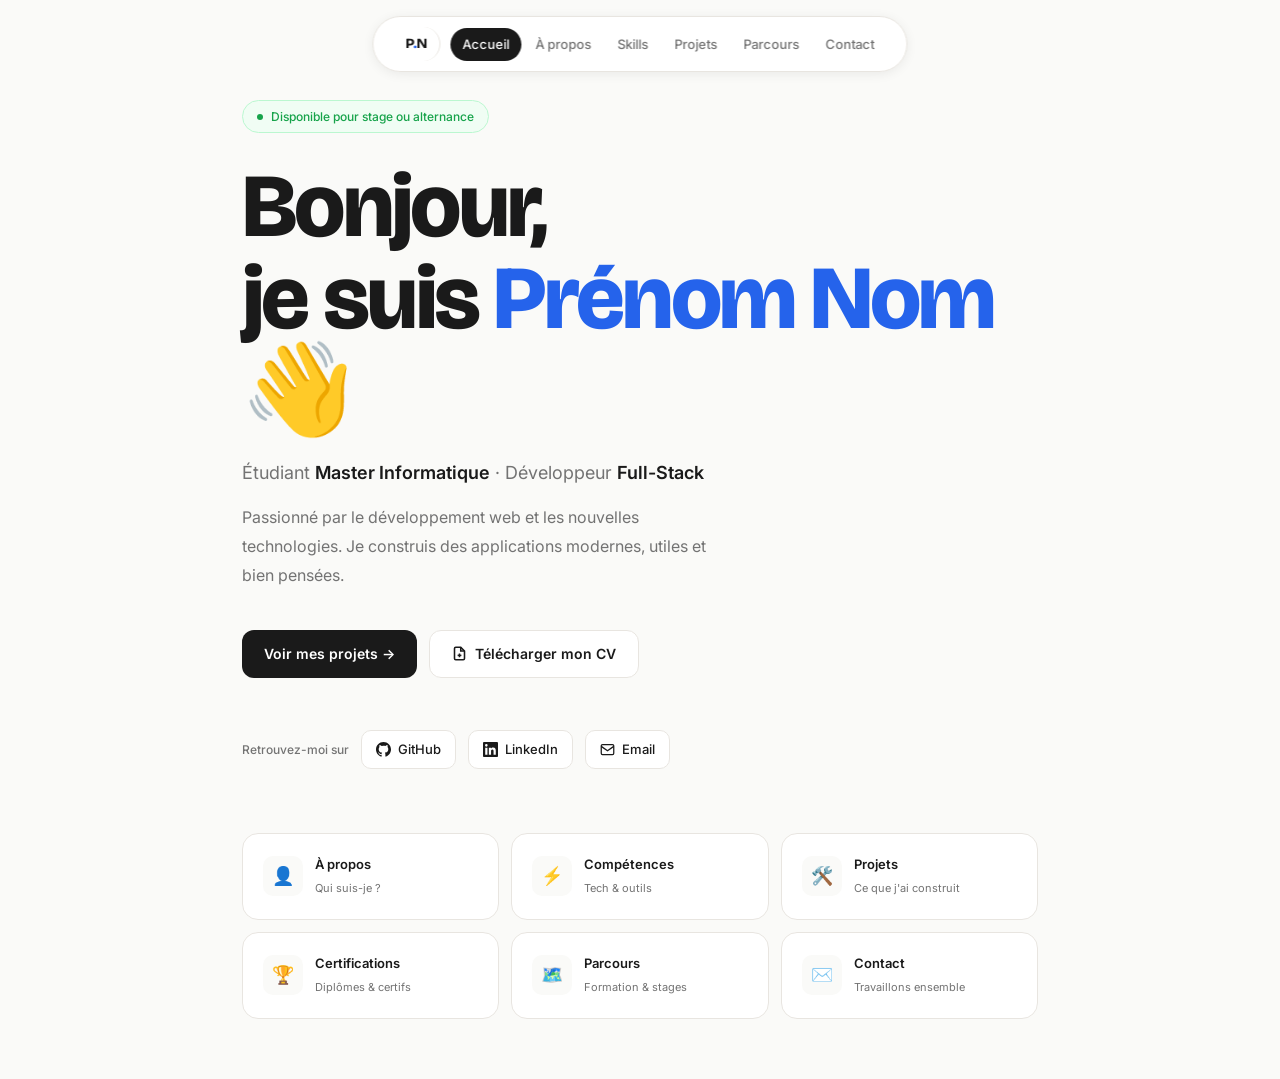
==== portfolio/index.html @ 4d5a3dbd "Add files via upload" ====
<!DOCTYPE html>
<html lang="fr">
<head>
  <meta charset="UTF-8">
  <meta name="viewport" content="width=device-width, initial-scale=1.0">
  <title>Portfolio — Accueil</title>
  <link rel="stylesheet" href="css/style.css">
  <link rel="stylesheet" href="css/index.css">
</head>
<body>

  <nav>
    <a href="index.html" class="nav-logo">P<span>.</span>N</a>
    <a href="index.html" class="active">Accueil</a>
    <a href="about.html">À propos</a>
    <a href="skills.html">Skills</a>
    <a href="projects.html">Projets</a>
    <a href="parcours.html">Parcours</a>
    <a href="contact.html">Contact</a>
  </nav>

  <div class="hero-wrap">
    <div class="container">

      <div class="hero-badge">Disponible pour stage ou alternance</div>

      <h1 class="hero-name">Bonjour,<br>je suis <em>Prénom Nom</em> 👋</h1>

      <p class="hero-role">
        Étudiant <strong>Master Informatique</strong> · Développeur <strong>Full-Stack</strong>
      </p>

      <p class="hero-desc">
        Passionné par le développement web et les nouvelles technologies.
        Je construis des applications modernes, utiles et bien pensées.
      </p>

      <div class="hero-actions">
        <a href="projects.html" class="btn btn-dark">Voir mes projets →</a>
        <a href="cv.pdf" download class="btn btn-light">
          <svg width="15" height="15" viewBox="0 0 24 24" fill="none" stroke="currentColor" stroke-width="2.5">
            <path d="M14 2H6a2 2 0 0 0-2 2v16a2 2 0 0 0 2 2h12a2 2 0 0 0 2-2V8z"/>
            <polyline points="14 2 14 8 20 8"/>
            <line x1="12" y1="18" x2="12" y2="12"/>
            <line x1="9" y1="15" x2="15" y2="15"/>
          </svg>
          Télécharger mon CV
        </a>
      </div>

      <div class="hero-socials">
        <span>Retrouvez-moi sur</span>
        <a href="https://github.com/votre-pseudo" target="_blank" class="icon-link">
          <svg width="15" height="15" viewBox="0 0 24 24" fill="currentColor">
            <path d="M12 0C5.374 0 0 5.373 0 12c0 5.302 3.438 9.8 8.207 11.387.599.111.793-.261.793-.577v-2.234c-3.338.726-4.033-1.416-4.033-1.416-.546-1.387-1.333-1.756-1.333-1.756-1.089-.745.083-.729.083-.729 1.205.084 1.839 1.237 1.839 1.237 1.07 1.834 2.807 1.304 3.492.997.107-.775.418-1.305.762-1.604-2.665-.305-5.467-1.334-5.467-5.931 0-1.311.469-2.381 1.236-3.221-.124-.303-.535-1.524.117-3.176 0 0 1.008-.322 3.301 1.23A11.509 11.509 0 0 1 12 5.803c1.02.005 2.047.138 3.006.404 2.291-1.552 3.297-1.23 3.297-1.23.653 1.653.242 2.874.118 3.176.77.84 1.235 1.911 1.235 3.221 0 4.609-2.807 5.624-5.479 5.921.43.372.823 1.102.823 2.222v3.293c0 .319.192.694.801.576C20.566 21.797 24 17.3 24 12c0-6.627-5.373-12-12-12z"/>
          </svg>
          GitHub
        </a>
        <a href="https://linkedin.com/in/votre-pseudo" target="_blank" class="icon-link">
          <svg width="15" height="15" viewBox="0 0 24 24" fill="currentColor">
            <path d="M20.447 20.452h-3.554v-5.569c0-1.328-.027-3.037-1.852-3.037-1.853 0-2.136 1.445-2.136 2.939v5.667H9.351V9h3.414v1.561h.046c.477-.9 1.637-1.85 3.37-1.85 3.601 0 4.267 2.37 4.267 5.455v6.286zM5.337 7.433a2.062 2.062 0 0 1-2.063-2.065 2.064 2.064 0 1 1 2.063 2.065zm1.782 13.019H3.555V9h3.564v11.452zM22.225 0H1.771C.792 0 0 .774 0 1.729v20.542C0 23.227.792 24 1.771 24h20.451C23.2 24 24 23.227 24 22.271V1.729C24 .774 23.2 0 22.222 0h.003z"/>
          </svg>
          LinkedIn
        </a>
        <a href="mailto:prenom.nom@email.com" class="icon-link">
          <svg width="15" height="15" viewBox="0 0 24 24" fill="none" stroke="currentColor" stroke-width="2">
            <rect x="2" y="4" width="20" height="16" rx="2"/>
            <path d="M2 7l10 7 10-7"/>
          </svg>
          Email
        </a>
      </div>

      <div class="quick-nav">
        <a href="about.html"    class="quick-card"><div class="quick-ico">👤</div><div class="quick-text"><p>À propos</p><span>Qui suis-je ?</span></div></a>
        <a href="skills.html"   class="quick-card"><div class="quick-ico">⚡</div><div class="quick-text"><p>Compétences</p><span>Tech & outils</span></div></a>
        <a href="projects.html" class="quick-card"><div class="quick-ico">🛠️</div><div class="quick-text"><p>Projets</p><span>Ce que j'ai construit</span></div></a>
        <a href="certs.html"    class="quick-card"><div class="quick-ico">🏆</div><div class="quick-text"><p>Certifications</p><span>Diplômes & certifs</span></div></a>
        <a href="parcours.html" class="quick-card"><div class="quick-ico">🗺️</div><div class="quick-text"><p>Parcours</p><span>Formation & stages</span></div></a>
        <a href="contact.html"  class="quick-card"><div class="quick-ico">✉️</div><div class="quick-text"><p>Contact</p><span>Travaillons ensemble</span></div></a>
      </div>

    </div>
  </div>

  <script type="module" src="js/index.js"></script>
</body>
</html>
---- portfolio/css/style.css ----
@import url('https://fonts.googleapis.com/css2?family=Bricolage+Grotesque:opsz,wght@12..96,300;12..96,400;12..96,500;12..96,600;12..96,700;12..96,800&family=Inter:wght@300;400;500;600&display=swap');

:root {
  --bg: #fafaf8;
  --white: #ffffff;
  --text: #1a1a1a;
  --muted: #737373;
  --light: #f0eeeb;
  --border: #e8e5e0;
  --accent: #2563eb;
  --accent-light: #eff6ff;
  --green: #16a34a;
  --green-light: #f0fdf4;
  --radius: 16px;
  --shadow: 0 2px 12px rgba(0,0,0,0.07);
  --shadow-hover: 0 8px 32px rgba(0,0,0,0.12);
}

*, *::before, *::after { box-sizing: border-box; margin: 0; padding: 0; }
html { scroll-behavior: smooth; }

body {
  background: var(--bg);
  color: var(--text);
  font-family: 'Inter', sans-serif;
  font-size: 15px;
  line-height: 1.6;
  -webkit-font-smoothing: antialiased;
  min-height: 100vh;
}

::-webkit-scrollbar { width: 5px; }
::-webkit-scrollbar-track { background: var(--bg); }
::-webkit-scrollbar-thumb { background: var(--border); border-radius: 10px; }

/* NAV */
nav {
  position: fixed;
  top: 16px; left: 50%;
  transform: translateX(-50%);
  z-index: 100;
  background: rgba(255,255,255,0.9);
  backdrop-filter: blur(20px);
  border: 1px solid var(--border);
  border-radius: 100px;
  padding: 10px 20px;
  display: flex;
  align-items: center;
  gap: 2px;
  box-shadow: var(--shadow);
  white-space: nowrap;
}

.nav-logo {
  font-family: 'Bricolage Grotesque', sans-serif;
  font-weight: 800;
  font-size: 14px;
  letter-spacing: -0.02em;
  color: var(--text);
  text-decoration: none;
  margin-right: 8px;
  padding-right: 12px;
  border-right: 1px solid var(--border);
}

.nav-logo span { color: var(--accent); }

nav a {
  padding: 6px 12px;
  border-radius: 100px;
  font-size: 13px;
  font-weight: 500;
  color: var(--muted);
  text-decoration: none;
  transition: all 0.2s;
}

nav a:hover { color: var(--text); }
nav a.active { background: var(--text); color: white; }

/* LAYOUT */
.container {
  max-width: 860px;
  margin: 0 auto;
  padding: 0 32px;
}

.page-wrapper {
  padding-top: 100px;
  padding-bottom: 80px;
  min-height: 100vh;
}

/* PAGE HEADER */
.page-header { margin-bottom: 48px; }

.section-label {
  display: inline-flex;
  align-items: center;
  gap: 8px;
  font-size: 12px;
  font-weight: 600;
  color: var(--accent);
  letter-spacing: 0.08em;
  text-transform: uppercase;
  margin-bottom: 10px;
}

.section-label::before {
  content: '';
  width: 16px; height: 2px;
  background: var(--accent);
  border-radius: 1px;
}

h1, h2 {
  font-family: 'Bricolage Grotesque', sans-serif;
  font-weight: 700;
  letter-spacing: -0.02em;
  line-height: 1.15;
}

h1 { font-size: clamp(32px, 5vw, 48px); font-weight: 800; }
h2 { font-size: clamp(22px, 3vw, 28px); }

.page-subtitle {
  font-size: 15px;
  color: var(--muted);
  margin-top: 10px;
  max-width: 500px;
  line-height: 1.7;
}

/* SHARED TAGS */
.tag {
  font-size: 11px;
  font-weight: 500;
  padding: 3px 9px;
  border-radius: 6px;
  background: var(--light);
  color: var(--muted);
}

.stack-tag {
  font-size: 11px;
  font-weight: 600;
  padding: 3px 9px;
  border-radius: 6px;
  background: var(--accent-light);
  color: var(--accent);
}

/* BUTTONS */
.btn {
  display: inline-flex;
  align-items: center;
  gap: 8px;
  padding: 12px 22px;
  border-radius: 12px;
  font-size: 14px;
  font-weight: 600;
  text-decoration: none;
  border: none;
  cursor: pointer;
  transition: all 0.2s;
  font-family: 'Inter', sans-serif;
}

.btn-dark { background: var(--text); color: white; }
.btn-dark:hover { background: #333; transform: translateY(-2px); box-shadow: 0 6px 20px rgba(0,0,0,0.2); }

.btn-light { background: var(--white); color: var(--text); border: 1.5px solid var(--border); }
.btn-light:hover { border-color: var(--text); transform: translateY(-2px); box-shadow: var(--shadow); }

/* FOOTER */
footer {
  margin-top: 60px;
  padding: 24px 0;
  border-top: 1px solid var(--border);
  text-align: center;
  font-size: 12px;
  color: var(--muted);
}

footer a { color: var(--accent); text-decoration: none; font-weight: 500; }

/* ANIMATIONS */
@keyframes fadeUp {
  from { opacity: 0; transform: translateY(18px); }
  to   { opacity: 1; transform: translateY(0); }
}

.reveal {
  opacity: 0;
  transform: translateY(14px);
  transition: opacity 0.45s ease, transform 0.45s ease;
}

.reveal.visible { opacity: 1; transform: translateY(0); }

/* RESPONSIVE */
@media (max-width: 700px) {
  nav { top: 10px; padding: 8px 12px; }
  nav a { padding: 5px 8px; font-size: 11px; }
  .nav-logo { font-size: 12px; margin-right: 4px; padding-right: 8px; }
  .container { padding: 0 20px; }
  .page-wrapper { padding-top: 80px; }
}
---- portfolio/css/index.css ----
/* ── index.css — styles propres à la page d'accueil ── */

body {
  display: flex;
  flex-direction: column;
  justify-content: center;
}

.hero-wrap {
  min-height: 100vh;
  display: flex;
  align-items: center;
  padding: 100px 0 60px;
}

.hero-badge {
  display: inline-flex;
  align-items: center;
  gap: 8px;
  background: var(--green-light);
  border: 1px solid #bbf7d0;
  border-radius: 100px;
  padding: 6px 14px;
  font-size: 12px;
  font-weight: 500;
  color: var(--green);
  margin-bottom: 28px;
  opacity: 0;
  animation: fadeUp 0.6s 0.1s forwards;
}

.hero-badge::before {
  content: '';
  width: 6px; height: 6px;
  background: var(--green);
  border-radius: 50%;
  animation: pulse 2s infinite;
  flex-shrink: 0;
}

@keyframes pulse {
  0%,100% { opacity: 1; transform: scale(1); }
  50%      { opacity: 0.5; transform: scale(1.3); }
}

.hero-name {
  font-family: 'Bricolage Grotesque', sans-serif;
  font-size: clamp(52px, 8vw, 90px);
  font-weight: 800;
  line-height: 1.02;
  letter-spacing: -0.03em;
  margin-bottom: 22px;
  opacity: 0;
  animation: fadeUp 0.7s 0.2s forwards;
}

.hero-name em { font-style: normal; color: var(--accent); }

.hero-role {
  font-size: 18px;
  color: var(--muted);
  font-weight: 400;
  margin-bottom: 16px;
  opacity: 0;
  animation: fadeUp 0.7s 0.3s forwards;
}

.hero-role strong { color: var(--text); font-weight: 600; }

.hero-desc {
  font-size: 16px;
  color: var(--muted);
  max-width: 480px;
  line-height: 1.8;
  margin-bottom: 40px;
  opacity: 0;
  animation: fadeUp 0.7s 0.35s forwards;
}

.hero-actions {
  display: flex;
  gap: 12px;
  flex-wrap: wrap;
  margin-bottom: 52px;
  opacity: 0;
  animation: fadeUp 0.7s 0.4s forwards;
}

.hero-socials {
  display: flex;
  align-items: center;
  gap: 12px;
  flex-wrap: wrap;
  opacity: 0;
  animation: fadeUp 0.7s 0.5s forwards;
}

.hero-socials span {
  font-size: 12px;
  color: var(--muted);
  font-weight: 500;
}

.icon-link {
  display: flex;
  align-items: center;
  gap: 7px;
  padding: 8px 14px;
  border-radius: 10px;
  border: 1.5px solid var(--border);
  background: var(--white);
  color: var(--text);
  text-decoration: none;
  font-size: 13px;
  font-weight: 500;
  transition: all 0.2s;
}

.icon-link:hover {
  border-color: var(--accent);
  color: var(--accent);
  transform: translateY(-2px);
  box-shadow: var(--shadow);
}

/* Quick nav grid */
.quick-nav {
  display: grid;
  grid-template-columns: repeat(3, 1fr);
  gap: 12px;
  margin-top: 64px;
  opacity: 0;
  animation: fadeUp 0.7s 0.6s forwards;
}

.quick-card {
  background: var(--white);
  border: 1.5px solid var(--border);
  border-radius: var(--radius);
  padding: 20px;
  text-decoration: none;
  color: inherit;
  display: flex;
  align-items: center;
  gap: 12px;
  transition: all 0.2s;
}

.quick-card:hover {
  border-color: var(--accent);
  box-shadow: var(--shadow-hover);
  transform: translateY(-3px);
}

.quick-ico {
  width: 40px; height: 40px;
  background: var(--bg);
  border-radius: 10px;
  display: flex;
  align-items: center;
  justify-content: center;
  font-size: 18px;
  flex-shrink: 0;
}

.quick-text p   { font-size: 13px; font-weight: 600; }
.quick-text span{ font-size: 11px; color: var(--muted); }

@media (max-width: 600px) {
  .quick-nav { grid-template-columns: 1fr 1fr; }
}
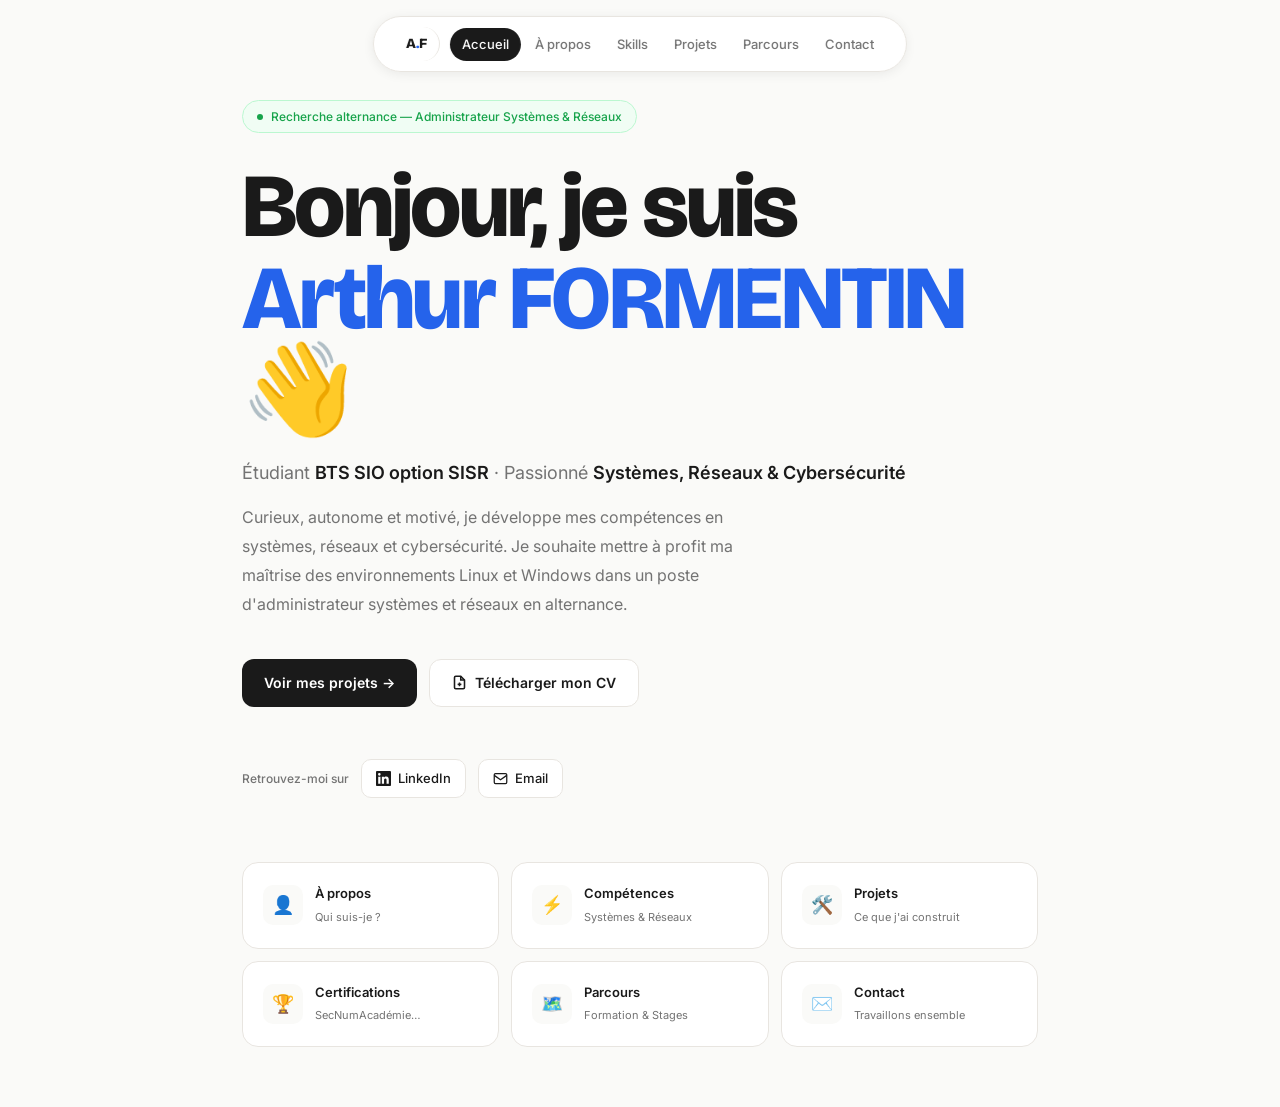
==== commit 09efe9fe: "Add files via upload" ====
--- a/portfolio/index.html
+++ b/portfolio/index.html
@@ -3,14 +3,155 @@
 <head>
   <meta charset="UTF-8">
   <meta name="viewport" content="width=device-width, initial-scale=1.0">
-  <title>Portfolio — Accueil</title>
+  <title>Arthur FORMENTIN — Portfolio</title>
+  <link href="https://fonts.googleapis.com/css2?family=Bricolage+Grotesque:opsz,wght@12..96,400;12..96,700;12..96,800&family=Inter:wght@400;500;600&display=swap" rel="stylesheet">
   <link rel="stylesheet" href="css/style.css">
-  <link rel="stylesheet" href="css/index.css">
+  <style>
+    body { display: flex; flex-direction: column; justify-content: center; }
+
+    .hero-wrap {
+      min-height: 100vh;
+      display: flex;
+      align-items: center;
+      padding: 100px 0 60px;
+    }
+
+    .hero-badge {
+      display: inline-flex;
+      align-items: center;
+      gap: 8px;
+      background: var(--green-light);
+      border: 1px solid #bbf7d0;
+      border-radius: 100px;
+      padding: 6px 14px;
+      font-size: 12px;
+      font-weight: 500;
+      color: var(--green);
+      margin-bottom: 28px;
+      opacity: 0;
+      animation: fadeUp 0.6s 0.1s forwards;
+    }
+
+    .hero-badge::before {
+      content: '';
+      width: 6px; height: 6px;
+      background: var(--green);
+      border-radius: 50%;
+      animation: pulse 2s infinite;
+      flex-shrink: 0;
+    }
+
+    @keyframes pulse {
+      0%,100% { opacity: 1; transform: scale(1); }
+      50%      { opacity: 0.5; transform: scale(1.3); }
+    }
+
+    .hero-name {
+      font-family: 'Bricolage Grotesque', sans-serif;
+      font-size: clamp(48px, 8vw, 90px);
+      font-weight: 800;
+      line-height: 1.02;
+      letter-spacing: -0.03em;
+      margin-bottom: 22px;
+      opacity: 0;
+      animation: fadeUp 0.7s 0.2s forwards;
+    }
+
+    .hero-name em { font-style: normal; color: var(--accent); }
+
+    .hero-role {
+      font-size: 18px;
+      color: var(--muted);
+      font-weight: 400;
+      margin-bottom: 16px;
+      opacity: 0;
+      animation: fadeUp 0.7s 0.3s forwards;
+    }
+
+    .hero-role strong { color: var(--text); font-weight: 600; }
+
+    .hero-desc {
+      font-size: 16px;
+      color: var(--muted);
+      max-width: 520px;
+      line-height: 1.8;
+      margin-bottom: 40px;
+      opacity: 0;
+      animation: fadeUp 0.7s 0.35s forwards;
+    }
+
+    .hero-actions {
+      display: flex;
+      gap: 12px;
+      flex-wrap: wrap;
+      margin-bottom: 52px;
+      opacity: 0;
+      animation: fadeUp 0.7s 0.4s forwards;
+    }
+
+    .hero-socials {
+      display: flex;
+      align-items: center;
+      gap: 12px;
+      flex-wrap: wrap;
+      opacity: 0;
+      animation: fadeUp 0.7s 0.5s forwards;
+    }
+
+    .hero-socials span { font-size: 12px; color: var(--muted); font-weight: 500; }
+
+    .icon-link {
+      display: flex;
+      align-items: center;
+      gap: 7px;
+      padding: 8px 14px;
+      border-radius: 10px;
+      border: 1.5px solid var(--border);
+      background: var(--white);
+      color: var(--text);
+      text-decoration: none;
+      font-size: 13px;
+      font-weight: 500;
+      transition: all 0.2s;
+    }
+
+    .icon-link:hover { border-color: var(--accent); color: var(--accent); transform: translateY(-2px); box-shadow: var(--shadow); }
+
+    .quick-nav {
+      display: grid;
+      grid-template-columns: repeat(3, 1fr);
+      gap: 12px;
+      margin-top: 64px;
+      opacity: 0;
+      animation: fadeUp 0.7s 0.6s forwards;
+    }
+
+    .quick-card {
+      background: var(--white);
+      border: 1.5px solid var(--border);
+      border-radius: var(--radius);
+      padding: 20px;
+      text-decoration: none;
+      color: inherit;
+      display: flex;
+      align-items: center;
+      gap: 12px;
+      transition: all 0.2s;
+    }
+
+    .quick-card:hover { border-color: var(--accent); box-shadow: var(--shadow-hover); transform: translateY(-3px); }
+
+    .quick-ico { width: 40px; height: 40px; background: var(--bg); border-radius: 10px; display: flex; align-items: center; justify-content: center; font-size: 18px; flex-shrink: 0; }
+    .quick-text p    { font-size: 13px; font-weight: 600; }
+    .quick-text span { font-size: 11px; color: var(--muted); }
+
+    @media (max-width: 600px) { .quick-nav { grid-template-columns: 1fr 1fr; } }
+  </style>
 </head>
 <body>
 
   <nav>
-    <a href="index.html" class="nav-logo">P<span>.</span>N</a>
+    <a href="index.html" class="nav-logo">A<span>.</span>F</a>
     <a href="index.html" class="active">Accueil</a>
     <a href="about.html">À propos</a>
     <a href="skills.html">Skills</a>
@@ -21,68 +162,47 @@
 
   <div class="hero-wrap">
     <div class="container">
-
-      <div class="hero-badge">Disponible pour stage ou alternance</div>
-
-      <h1 class="hero-name">Bonjour,<br>je suis <em>Prénom Nom</em> 👋</h1>
-
-      <p class="hero-role">
-        Étudiant <strong>Master Informatique</strong> · Développeur <strong>Full-Stack</strong>
+      <div class="hero-badge">Recherche alternance — Administrateur Systèmes & Réseaux</div>
+      <h1 class="hero-name">Bonjour, je suis<br><em>Arthur FORMENTIN</em> 👋</h1>
+      <p class="hero-role">Étudiant <strong>BTS SIO option SISR</strong> · Passionné <strong>Systèmes, Réseaux & Cybersécurité</strong></p>
+      <p class="hero-desc">
+        Curieux, autonome et motivé, je développe mes compétences en systèmes, réseaux et cybersécurité.
+        Je souhaite mettre à profit ma maîtrise des environnements Linux et Windows dans un poste d'administrateur systèmes et réseaux en alternance.
       </p>
-
-      <p class="hero-desc">
-        Passionné par le développement web et les nouvelles technologies.
-        Je construis des applications modernes, utiles et bien pensées.
-      </p>
-
       <div class="hero-actions">
         <a href="projects.html" class="btn btn-dark">Voir mes projets →</a>
-        <a href="cv.pdf" download class="btn btn-light">
-          <svg width="15" height="15" viewBox="0 0 24 24" fill="none" stroke="currentColor" stroke-width="2.5">
-            <path d="M14 2H6a2 2 0 0 0-2 2v16a2 2 0 0 0 2 2h12a2 2 0 0 0 2-2V8z"/>
-            <polyline points="14 2 14 8 20 8"/>
-            <line x1="12" y1="18" x2="12" y2="12"/>
-            <line x1="9" y1="15" x2="15" y2="15"/>
-          </svg>
+        <a href="CV_Arthur_FORMENTIN.pdf" download class="btn btn-light">
+          <svg width="15" height="15" viewBox="0 0 24 24" fill="none" stroke="currentColor" stroke-width="2.5"><path d="M14 2H6a2 2 0 0 0-2 2v16a2 2 0 0 0 2 2h12a2 2 0 0 0 2-2V8z"/><polyline points="14 2 14 8 20 8"/><line x1="12" y1="18" x2="12" y2="12"/><line x1="9" y1="15" x2="15" y2="15"/></svg>
           Télécharger mon CV
         </a>
       </div>
-
       <div class="hero-socials">
         <span>Retrouvez-moi sur</span>
-        <a href="https://github.com/votre-pseudo" target="_blank" class="icon-link">
-          <svg width="15" height="15" viewBox="0 0 24 24" fill="currentColor">
-            <path d="M12 0C5.374 0 0 5.373 0 12c0 5.302 3.438 9.8 8.207 11.387.599.111.793-.261.793-.577v-2.234c-3.338.726-4.033-1.416-4.033-1.416-.546-1.387-1.333-1.756-1.333-1.756-1.089-.745.083-.729.083-.729 1.205.084 1.839 1.237 1.839 1.237 1.07 1.834 2.807 1.304 3.492.997.107-.775.418-1.305.762-1.604-2.665-.305-5.467-1.334-5.467-5.931 0-1.311.469-2.381 1.236-3.221-.124-.303-.535-1.524.117-3.176 0 0 1.008-.322 3.301 1.23A11.509 11.509 0 0 1 12 5.803c1.02.005 2.047.138 3.006.404 2.291-1.552 3.297-1.23 3.297-1.23.653 1.653.242 2.874.118 3.176.77.84 1.235 1.911 1.235 3.221 0 4.609-2.807 5.624-5.479 5.921.43.372.823 1.102.823 2.222v3.293c0 .319.192.694.801.576C20.566 21.797 24 17.3 24 12c0-6.627-5.373-12-12-12z"/>
-          </svg>
-          GitHub
-        </a>
-        <a href="https://linkedin.com/in/votre-pseudo" target="_blank" class="icon-link">
-          <svg width="15" height="15" viewBox="0 0 24 24" fill="currentColor">
-            <path d="M20.447 20.452h-3.554v-5.569c0-1.328-.027-3.037-1.852-3.037-1.853 0-2.136 1.445-2.136 2.939v5.667H9.351V9h3.414v1.561h.046c.477-.9 1.637-1.85 3.37-1.85 3.601 0 4.267 2.37 4.267 5.455v6.286zM5.337 7.433a2.062 2.062 0 0 1-2.063-2.065 2.064 2.064 0 1 1 2.063 2.065zm1.782 13.019H3.555V9h3.564v11.452zM22.225 0H1.771C.792 0 0 .774 0 1.729v20.542C0 23.227.792 24 1.771 24h20.451C23.2 24 24 23.227 24 22.271V1.729C24 .774 23.2 0 22.222 0h.003z"/>
-          </svg>
+        <a href="https://linkedin.com/in/arthur-formentin" target="_blank" class="icon-link">
+          <svg width="15" height="15" viewBox="0 0 24 24" fill="currentColor"><path d="M20.447 20.452h-3.554v-5.569c0-1.328-.027-3.037-1.852-3.037-1.853 0-2.136 1.445-2.136 2.939v5.667H9.351V9h3.414v1.561h.046c.477-.9 1.637-1.85 3.37-1.85 3.601 0 4.267 2.37 4.267 5.455v6.286zM5.337 7.433a2.062 2.062 0 0 1-2.063-2.065 2.064 2.064 0 1 1 2.063 2.065zm1.782 13.019H3.555V9h3.564v11.452zM22.225 0H1.771C.792 0 0 .774 0 1.729v20.542C0 23.227.792 24 1.771 24h20.451C23.2 24 24 23.227 24 22.271V1.729C24 .774 23.2 0 22.222 0h.003z"/></svg>
           LinkedIn
         </a>
-        <a href="mailto:prenom.nom@email.com" class="icon-link">
-          <svg width="15" height="15" viewBox="0 0 24 24" fill="none" stroke="currentColor" stroke-width="2">
-            <rect x="2" y="4" width="20" height="16" rx="2"/>
-            <path d="M2 7l10 7 10-7"/>
-          </svg>
+        <a href="mailto:arthur.formentin@sts-siocaen.info" class="icon-link">
+          <svg width="15" height="15" viewBox="0 0 24 24" fill="none" stroke="currentColor" stroke-width="2"><rect x="2" y="4" width="20" height="16" rx="2"/><path d="M2 7l10 7 10-7"/></svg>
           Email
         </a>
       </div>
 
       <div class="quick-nav">
         <a href="about.html"    class="quick-card"><div class="quick-ico">👤</div><div class="quick-text"><p>À propos</p><span>Qui suis-je ?</span></div></a>
-        <a href="skills.html"   class="quick-card"><div class="quick-ico">⚡</div><div class="quick-text"><p>Compétences</p><span>Tech & outils</span></div></a>
+        <a href="skills.html"   class="quick-card"><div class="quick-ico">⚡</div><div class="quick-text"><p>Compétences</p><span>Systèmes & Réseaux</span></div></a>
         <a href="projects.html" class="quick-card"><div class="quick-ico">🛠️</div><div class="quick-text"><p>Projets</p><span>Ce que j'ai construit</span></div></a>
-        <a href="certs.html"    class="quick-card"><div class="quick-ico">🏆</div><div class="quick-text"><p>Certifications</p><span>Diplômes & certifs</span></div></a>
-        <a href="parcours.html" class="quick-card"><div class="quick-ico">🗺️</div><div class="quick-text"><p>Parcours</p><span>Formation & stages</span></div></a>
+        <a href="certs.html"    class="quick-card"><div class="quick-ico">🏆</div><div class="quick-text"><p>Certifications</p><span>SecNumAcadémie…</span></div></a>
+        <a href="parcours.html" class="quick-card"><div class="quick-ico">🗺️</div><div class="quick-text"><p>Parcours</p><span>Formation & Stages</span></div></a>
         <a href="contact.html"  class="quick-card"><div class="quick-ico">✉️</div><div class="quick-text"><p>Contact</p><span>Travaillons ensemble</span></div></a>
       </div>
-
     </div>
   </div>
 
-  <script type="module" src="js/index.js"></script>
+  <script>
+    document.querySelectorAll('.reveal').forEach(el => {
+      new IntersectionObserver(([e]) => { if(e.isIntersecting) el.classList.add('visible'); }, {threshold:0.1}).observe(el);
+    });
+  </script>
 </body>
 </html>
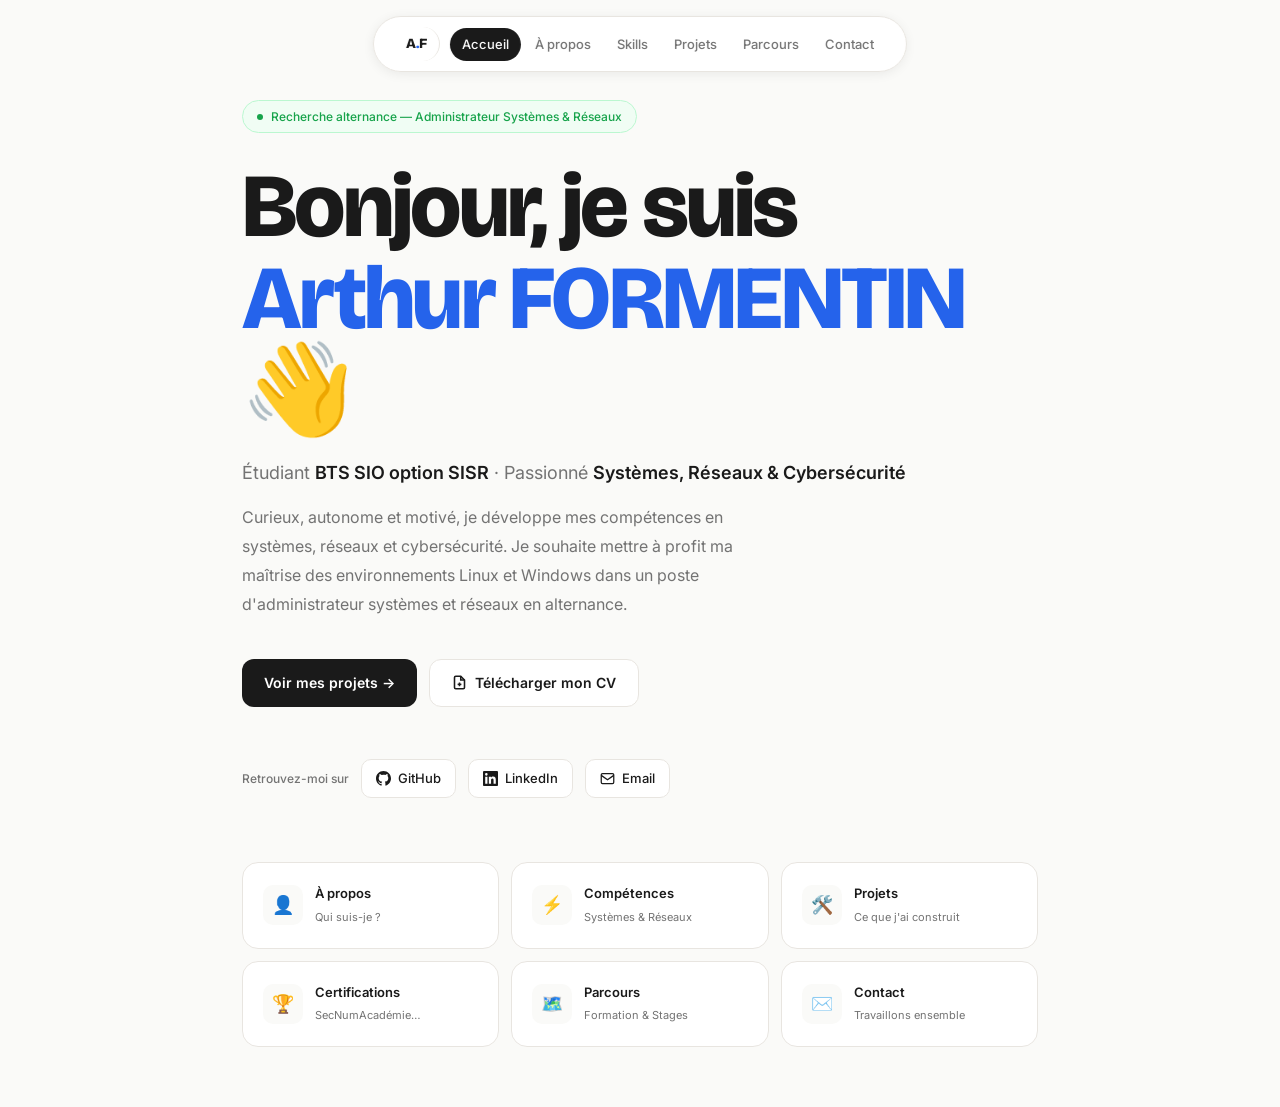
==== commit 9f769522: "Add files via upload" ====
--- a/portfolio/index.html
+++ b/portfolio/index.html
@@ -178,7 +178,11 @@
       </div>
       <div class="hero-socials">
         <span>Retrouvez-moi sur</span>
-        <a href="https://linkedin.com/in/arthur-formentin" target="_blank" class="icon-link">
+        <a href="https://github.com/Nomalow" target="_blank" class="icon-link">
+          <svg width="15" height="15" viewBox="0 0 24 24" fill="currentColor"><path d="M12 0C5.374 0 0 5.373 0 12c0 5.302 3.438 9.8 8.207 11.387.599.111.793-.261.793-.577v-2.234c-3.338.726-4.033-1.416-4.033-1.416-.546-1.387-1.333-1.756-1.333-1.756-1.089-.745.083-.729.083-.729 1.205.084 1.839 1.237 1.839 1.237 1.07 1.834 2.807 1.304 3.492.997.107-.775.418-1.305.762-1.604-2.665-.305-5.467-1.334-5.467-5.931 0-1.311.469-2.381 1.236-3.221-.124-.303-.535-1.524.117-3.176 0 0 1.008-.322 3.301 1.23A11.509 11.509 0 0 1 12 5.803c1.02.005 2.047.138 3.006.404 2.291-1.552 3.297-1.23 3.297-1.23.653 1.653.242 2.874.118 3.176.77.84 1.235 1.911 1.235 3.221 0 4.609-2.807 5.624-5.479 5.921.43.372.823 1.102.823 2.222v3.293c0 .319.192.694.801.576C20.566 21.797 24 17.3 24 12c0-6.627-5.373-12-12-12z"/></svg>
+          GitHub
+        </a>
+        <a href="https://www.linkedin.com/in/arthur-formentin-907296362/" target="_blank" class="icon-link">
           <svg width="15" height="15" viewBox="0 0 24 24" fill="currentColor"><path d="M20.447 20.452h-3.554v-5.569c0-1.328-.027-3.037-1.852-3.037-1.853 0-2.136 1.445-2.136 2.939v5.667H9.351V9h3.414v1.561h.046c.477-.9 1.637-1.85 3.37-1.85 3.601 0 4.267 2.37 4.267 5.455v6.286zM5.337 7.433a2.062 2.062 0 0 1-2.063-2.065 2.064 2.064 0 1 1 2.063 2.065zm1.782 13.019H3.555V9h3.564v11.452zM22.225 0H1.771C.792 0 0 .774 0 1.729v20.542C0 23.227.792 24 1.771 24h20.451C23.2 24 24 23.227 24 22.271V1.729C24 .774 23.2 0 22.222 0h.003z"/></svg>
           LinkedIn
         </a>
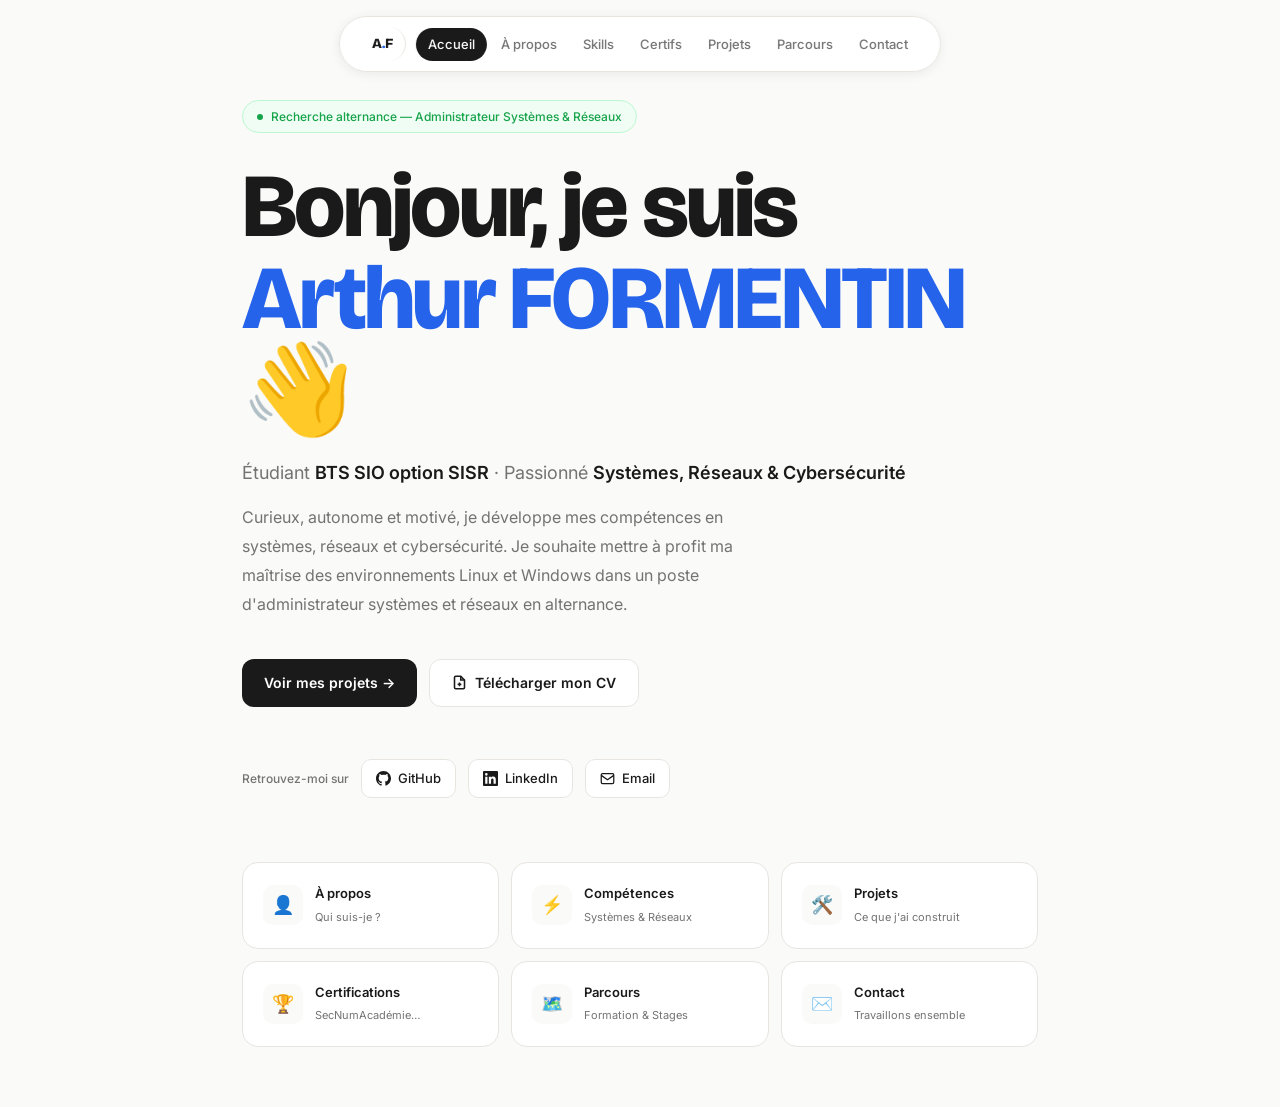
==== commit 99e1b7da: "Update index.html" ====
--- a/portfolio/index.html
+++ b/portfolio/index.html
@@ -155,6 +155,7 @@
     <a href="index.html" class="active">Accueil</a>
     <a href="about.html">À propos</a>
     <a href="skills.html">Skills</a>
+    <a href="certs.html">Certifs</a>
     <a href="projects.html">Projets</a>
     <a href="parcours.html">Parcours</a>
     <a href="contact.html">Contact</a>
